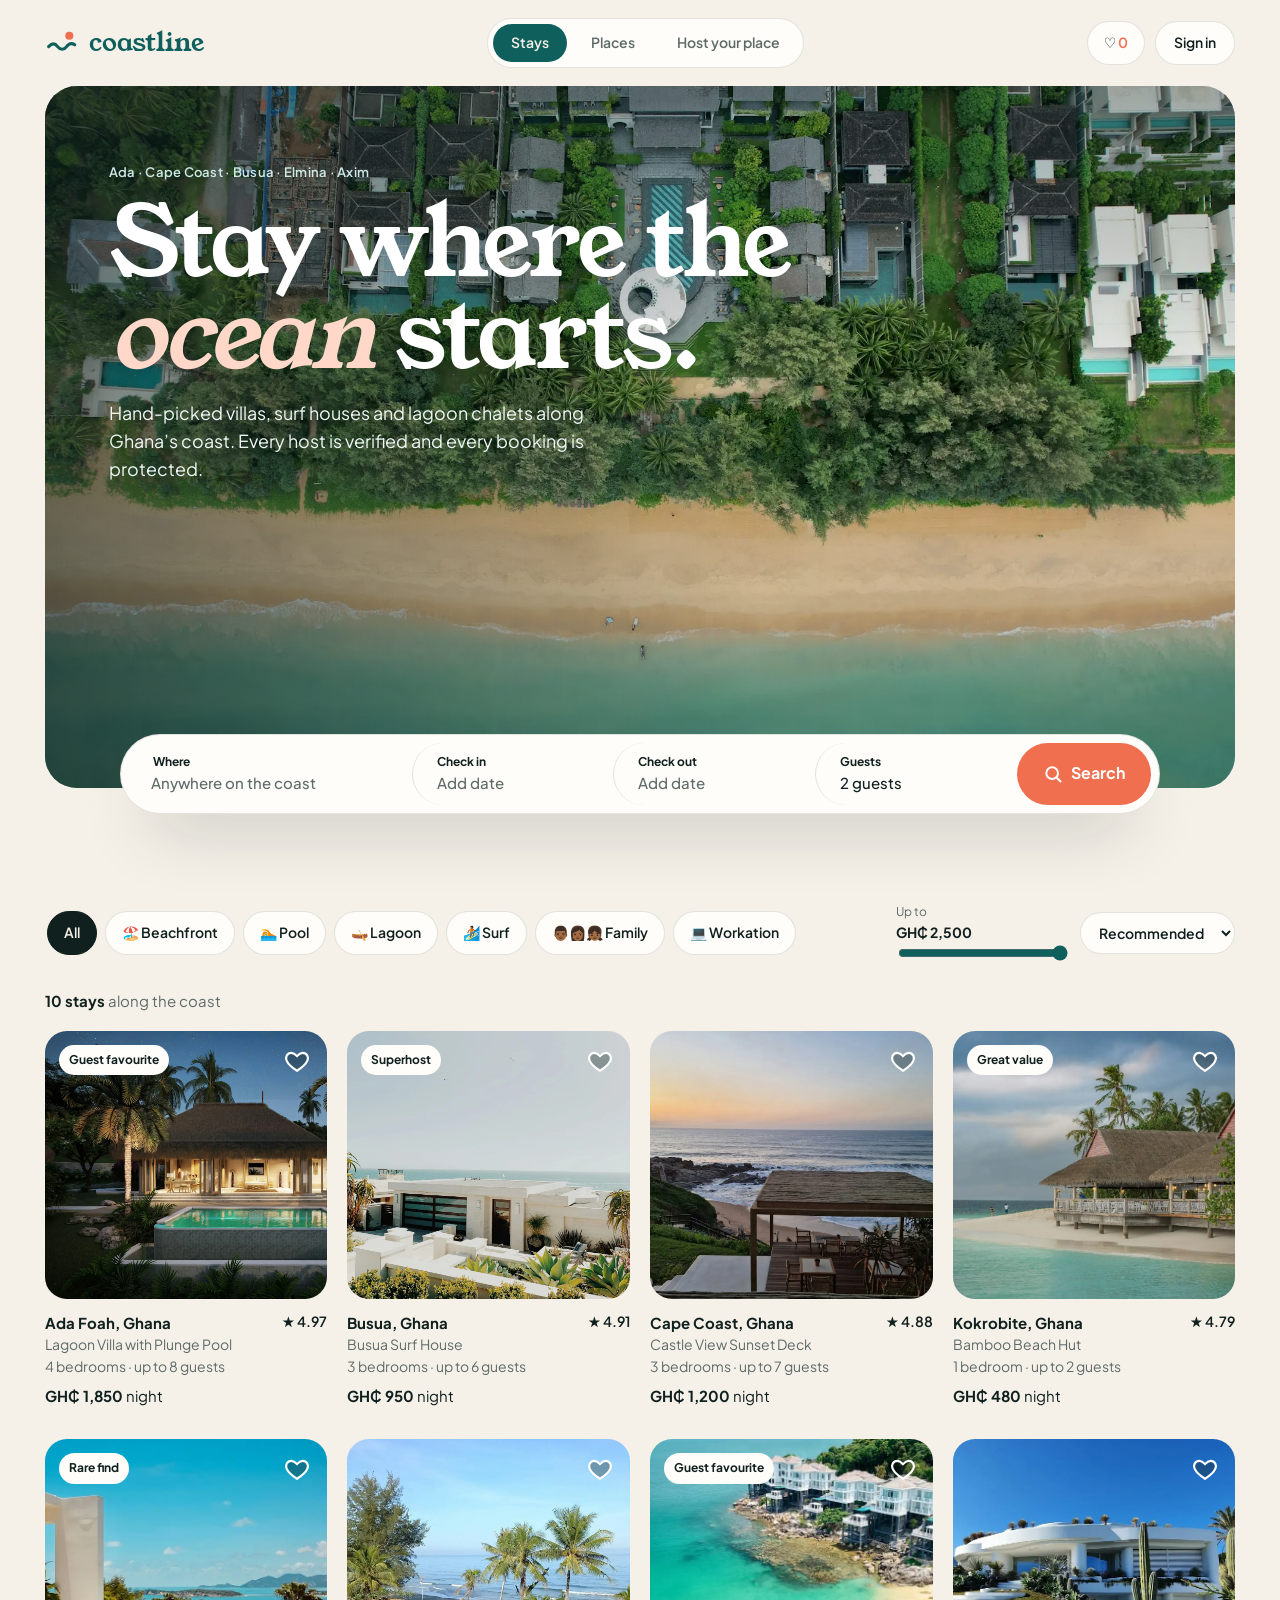
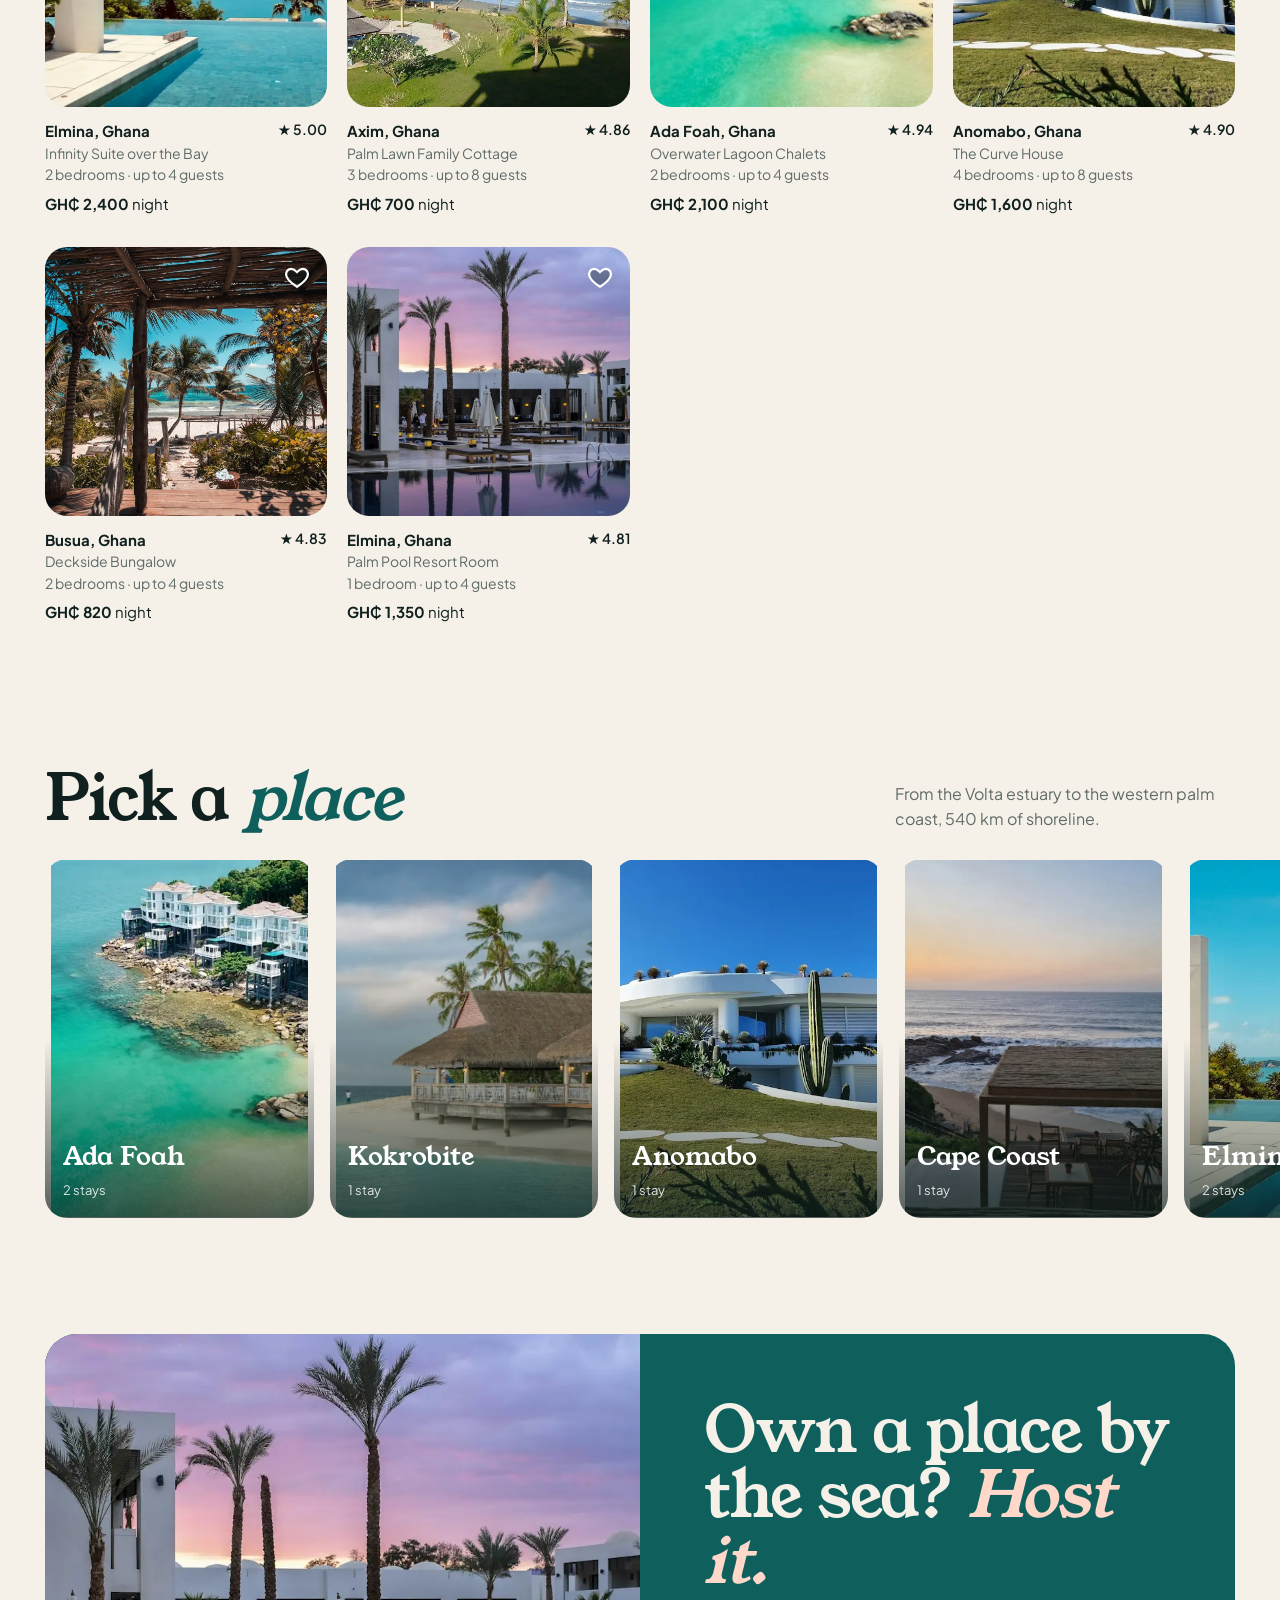
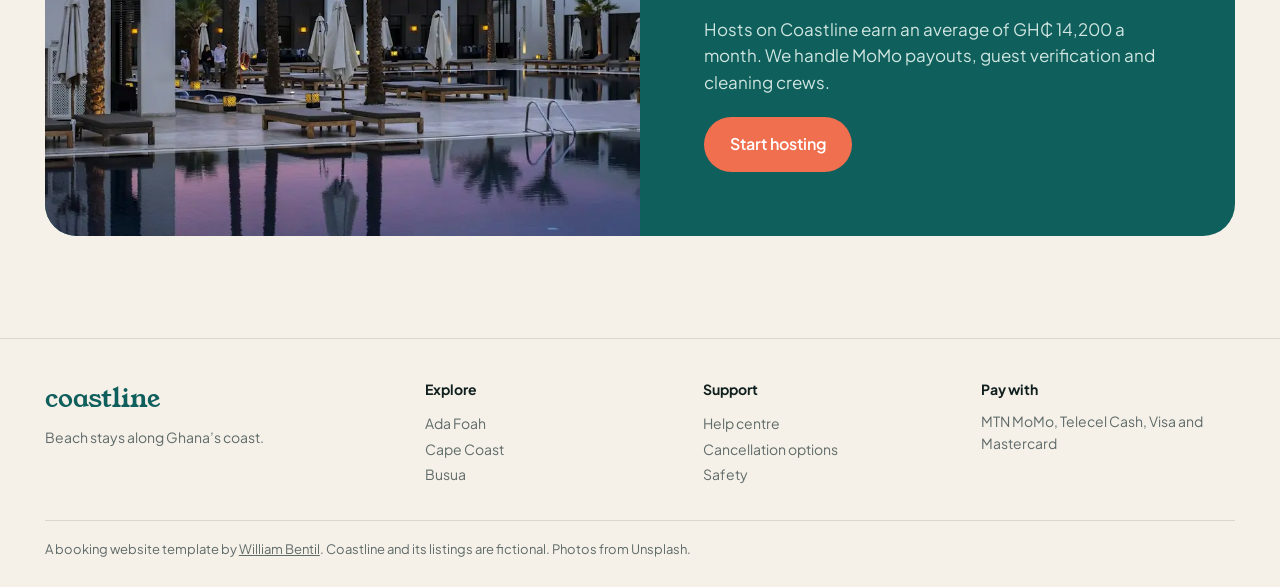
==== coastline/index.html @ f8372118 "Add four responsive website templates SIKA (fashion store), Pepper & Palm (restaurant), Coastline (s" ====
<!doctype html>
<html lang="en">
<head>
<meta charset="utf-8">
<meta name="viewport" content="width=device-width, initial-scale=1">
<title>Coastline — Beach stays along Ghana's coast</title>
<meta name="description" content="Coastline: book villas, surf houses and lagoon chalets from Ada to Axim. Booking website template by William Bentil.">
<meta name="theme-color" content="#f5f0e8">
<link rel="icon" href="data:image/svg+xml,%3Csvg xmlns='http://www.w3.org/2000/svg' viewBox='0 0 64 64'%3E%3Crect width='64' height='64' rx='18' fill='%230f5f5c'/%3E%3Cpath d='M10 38c6-6 11-6 16 0s11 6 16 0 9-6 12-3' stroke='%23f5f0e8' stroke-width='5' fill='none' stroke-linecap='round'/%3E%3Ccircle cx='42' cy='22' r='6' fill='%23f06f4f'/%3E%3C/svg%3E">
<link rel="preconnect" href="https://fonts.googleapis.com">
<link rel="preconnect" href="https://fonts.gstatic.com" crossorigin>
<link href="https://fonts.googleapis.com/css2?family=Young+Serif&family=Plus+Jakarta+Sans:wght@400;500;600;700&display=swap" rel="stylesheet">
<link rel="stylesheet" href="style.css">
</head>
<body>

<header class="top">
  <a href="#" class="logo" aria-label="Coastline home">
    <svg viewBox="0 0 40 40" aria-hidden="true"><path d="M4 24c4-4 7-4 10 0s7 4 10 0 6-4 9-2" stroke="currentColor" stroke-width="3.4" fill="none" stroke-linecap="round"/><circle cx="27" cy="12" r="4.5" fill="#f06f4f"/></svg>
    coastline
  </a>
  <nav class="top__nav" aria-label="Primary">
    <a href="#stays" class="is-on">Stays</a><a href="#places">Places</a><a href="#host">Host your place</a>
  </nav>
  <div class="top__right">
    <button class="wish-btn" id="wishBtn" aria-label="Saved stays">♡ <span id="wishCount">0</span></button>
    <a href="#" class="btn btn--line btn--sm">Sign in</a>
  </div>
</header>

<main>
  <section class="hero">
    <div class="hero__img">
      <img src="img/hero.webp" alt="Aerial view of beach villas beside turquoise water" width="2000" height="1333" fetchpriority="high">
    </div>
    <div class="hero__copy">
      <p class="eyebrow">Ada · Cape Coast · Busua · Elmina · Axim</p>
      <h1>Stay where the <em>ocean</em> starts.</h1>
      <p>Hand-picked villas, surf houses and lagoon chalets along Ghana’s coast. Every host is verified and every booking is protected.</p>
    </div>

    <form class="search" id="search" autocomplete="off">
      <label class="search__cell">
        <span>Where</span>
        <select id="where">
          <option value="">Anywhere on the coast</option>
          <option>Ada Foah</option><option>Kokrobite</option><option>Anomabo</option><option>Cape Coast</option><option>Elmina</option><option>Busua</option><option>Axim</option>
        </select>
      </label>
      <button type="button" class="search__cell" data-pop="cal" id="inBtn"><span>Check in</span><b id="inTxt">Add date</b></button>
      <button type="button" class="search__cell" data-pop="cal" id="outBtn"><span>Check out</span><b id="outTxt">Add date</b></button>
      <button type="button" class="search__cell" data-pop="guests"><span>Guests</span><b id="guestTxt">2 guests</b></button>
      <button class="search__go" type="submit" aria-label="Search stays"><svg viewBox="0 0 24 24" aria-hidden="true"><circle cx="11" cy="11" r="7" stroke="currentColor" stroke-width="2.4" fill="none"/><path d="M16.5 16.5 21 21" stroke="currentColor" stroke-width="2.4" stroke-linecap="round"/></svg><span>Search</span></button>

      <div class="pop pop--cal" id="popCal" hidden>
        <div class="cal__head">
          <button type="button" class="cal__nav" data-cal="-1" aria-label="Previous month">‹</button>
          <p class="cal__hint" id="calHint">Select your check-in date</p>
          <button type="button" class="cal__nav" data-cal="1" aria-label="Next month">›</button>
        </div>
        <div class="cal__months" id="calMonths"></div>
        <div class="cal__foot"><button type="button" class="link" id="calClear">Clear dates</button><button type="button" class="btn btn--dark btn--sm" id="calDone">Done</button></div>
      </div>
      <div class="pop pop--guests" id="popGuests" hidden>
        <div class="gst"><div><b>Adults</b><small>Ages 13+</small></div><div class="step"><button type="button" data-g="adults" data-d="-1" aria-label="Fewer adults">−</button><output id="adults">2</output><button type="button" data-g="adults" data-d="1" aria-label="More adults">+</button></div></div>
        <div class="gst"><div><b>Children</b><small>Ages 2–12</small></div><div class="step"><button type="button" data-g="kids" data-d="-1" aria-label="Fewer children">−</button><output id="kids">0</output><button type="button" data-g="kids" data-d="1" aria-label="More children">+</button></div></div>
        <div class="gst"><div><b>Pets</b><small>Some stays allow pets</small></div><div class="step"><button type="button" data-g="pets" data-d="-1" aria-label="Fewer pets">−</button><output id="pets">0</output><button type="button" data-g="pets" data-d="1" aria-label="More pets">+</button></div></div>
      </div>
    </form>
  </section>

  <section class="stays" id="stays">
    <div class="filters">
      <div class="chips" id="chips">
        <button class="chip is-on" data-tag="">All</button>
        <button class="chip" data-tag="beachfront">🏖️ Beachfront</button>
        <button class="chip" data-tag="pool">🏊 Pool</button>
        <button class="chip" data-tag="lagoon">🛶 Lagoon</button>
        <button class="chip" data-tag="surf">🏄🏾 Surf</button>
        <button class="chip" data-tag="family">👨🏾‍👩🏾‍👧🏾 Family</button>
        <button class="chip" data-tag="workation">💻 Workation</button>
      </div>
      <div class="filters__right">
        <label class="price">Up to <b id="priceVal">GH₵ 2,500</b>
          <input type="range" id="price" min="400" max="2500" step="50" value="2500" aria-label="Maximum price per night">
        </label>
        <select id="sortBy" aria-label="Sort stays">
          <option value="rec">Recommended</option><option value="low">Lowest price</option><option value="high">Highest price</option><option value="rating">Top rated</option>
        </select>
      </div>
    </div>
    <p class="stays__count" id="count" aria-live="polite"></p>
    <div class="grid" id="grid"></div>
  </section>

  <section class="places" id="places">
    <div class="places__head">
      <h2 class="h2">Pick a <em>place</em></h2>
      <p>From the Volta estuary to the western palm coast, 540 km of shoreline.</p>
    </div>
    <div class="places__row" id="placesRow"></div>
  </section>

  <section class="host" id="host">
    <img src="img/sunsetpool.webp" alt="Resort pool lined with palm trees at sunset" loading="lazy" width="1100" height="733">
    <div class="host__copy">
      <h2 class="h2">Own a place by the sea? <em>Host it.</em></h2>
      <p>Hosts on Coastline earn an average of GH₵ 14,200 a month. We handle MoMo payouts, guest verification and cleaning crews.</p>
      <a href="#" class="btn btn--coral">Start hosting</a>
    </div>
  </section>
</main>

<footer class="foot">
  <div class="foot__cols">
    <div><a href="#" class="logo">coastline</a><p>Beach stays along Ghana’s coast.</p></div>
    <div><h3>Explore</h3><a href="#">Ada Foah</a><a href="#">Cape Coast</a><a href="#">Busua</a></div>
    <div><h3>Support</h3><a href="#">Help centre</a><a href="#">Cancellation options</a><a href="#">Safety</a></div>
    <div><h3>Pay with</h3><p>MTN MoMo, Telecel Cash, Visa and Mastercard</p></div>
  </div>
  <p class="foot__note">A booking website template by <a href="https://github.com/Creation20">William Bentil</a>. Coastline and its listings are fictional. Photos from Unsplash.</p>
</footer>

<!-- Stay detail -->
<dialog class="detail" id="detail" aria-labelledby="dTitle">
  <button class="detail__close" data-close aria-label="Close">✕</button>
  <div class="detail__gallery" id="dGallery"></div>
  <div class="detail__body">
    <div class="detail__info">
      <p class="eyebrow" id="dPlace"></p>
      <h2 id="dTitle"></h2>
      <p class="detail__meta" id="dMeta"></p>
      <div class="host-row" id="dHost"></div>
      <p id="dDesc"></p>
      <h3>What this place offers</h3>
      <ul class="amen" id="dAmen"></ul>
    </div>
    <aside class="panel" id="panel">
      <p class="panel__price"><b id="pPrice"></b> / night</p>
      <div class="panel__dates">
        <button type="button" data-pop2="cal"><span>Check in</span><b id="pIn">Add date</b></button>
        <button type="button" data-pop2="cal"><span>Check out</span><b id="pOut">Add date</b></button>
        <div class="panel__guests"><span>Guests</span><b id="pGuests"></b></div>
      </div>
      <div class="panel__calc" id="pCalc"></div>
      <button class="btn btn--coral btn--block" id="reserve">Reserve</button>
      <p class="panel__small">You won’t be charged yet</p>
    </aside>
    <div class="done" id="done" hidden>
      <div class="done__tick">✓</div>
      <h3>Request sent!</h3>
      <p id="doneTxt"></p>
      <button class="btn btn--dark btn--sm" data-close>Back to stays</button>
    </div>
  </div>
</dialog>

<div class="toast" id="toast" role="status"></div>
<script src="main.js"></script>
</body>
</html>
---- coastline/style.css ----
:root {
  --sand: #f5f0e8;
  --paper: #fffdf9;
  --shell: #ebe3d5;
  --ink: #10201f;
  --mute: #5f6b69;
  --line: rgba(16, 32, 31, .12);
  --sea: #0f5f5c;
  --sea-2: #d7ebe6;
  --coral: #f06f4f;
  --serif: "Young Serif", Georgia, serif;
  --sans: "Plus Jakarta Sans", system-ui, sans-serif;
  --gut: clamp(16px, 3.5vw, 48px);
  --ease: cubic-bezier(.22, 1, .36, 1);
  --r: 22px;
}
*, *::before, *::after { box-sizing: border-box; }
html { scroll-behavior: smooth; }
body { margin: 0; background: var(--sand); color: var(--ink); font-family: var(--sans); font-size: 16px; line-height: 1.55; -webkit-font-smoothing: antialiased; overflow-x: hidden; }
img { display: block; max-width: 100%; height: auto; }
a { color: inherit; text-decoration: none; }
button, input, select { font: inherit; color: inherit; }
button { cursor: pointer; background: none; border: 0; }
em { font-style: italic; color: var(--sea); }
[hidden] { display: none !important; }
:focus-visible { outline: 2.5px solid var(--coral); outline-offset: 2px; }

.eyebrow { font-size: 13px; font-weight: 600; color: var(--sea); margin: 0 0 14px; letter-spacing: .02em; }
.h2 { font-family: var(--serif); font-weight: 400; font-size: clamp(36px, 5vw, 68px); line-height: 1.02; letter-spacing: -.02em; margin: 0; }
.btn { display: inline-flex; align-items: center; justify-content: center; gap: 8px; padding: 15px 26px; border-radius: 99px; font-weight: 600; transition: background .3s, color .3s, transform .3s var(--ease); }
.btn:hover { transform: translateY(-2px); }
.btn--sm { padding: 10px 18px; font-size: 14px; }
.btn--line { border: 1px solid var(--line); background: var(--paper); }
.btn--dark { background: var(--ink); color: var(--sand); }
.btn--coral { background: var(--coral); color: #fff; }
.btn--coral:hover { background: var(--sea); }
.btn--block { width: 100%; }
.link { text-decoration: underline; font-weight: 600; font-size: 14px; }

/* Top */
.top { display: flex; align-items: center; justify-content: space-between; gap: 20px; padding: 18px var(--gut); }
.logo { display: inline-flex; align-items: center; gap: 8px; font-family: var(--serif); font-size: 26px; color: var(--sea); }
.logo svg { width: 36px; height: 36px; }
.top__nav { display: flex; gap: 6px; background: var(--paper); padding: 5px; border-radius: 99px; border: 1px solid var(--line); }
.top__nav a { padding: 8px 18px; border-radius: 99px; font-size: 14px; font-weight: 600; color: var(--mute); transition: background .3s, color .3s; }
.top__nav a.is-on, .top__nav a:hover { background: var(--sea); color: var(--sand); }
.top__right { display: flex; align-items: center; gap: 10px; }
.wish-btn { padding: 10px 16px; border-radius: 99px; background: var(--paper); border: 1px solid var(--line); font-weight: 600; font-size: 14px; }
.wish-btn span { color: var(--coral); }

/* Hero */
.hero { position: relative; margin: 0 var(--gut); }
.hero__img { position: relative; border-radius: 32px; overflow: hidden; height: clamp(520px, 78vh, 760px); }
.hero__img img { width: 100%; height: 100%; object-fit: cover; animation: drift 24s ease-in-out infinite alternate; }
@keyframes drift { to { transform: scale(1.08) translateX(-2%); } }
.hero__img::after { content: ""; position: absolute; inset: 0; background: linear-gradient(90deg, rgba(16, 32, 31, .55), transparent 60%), linear-gradient(180deg, rgba(16, 32, 31, .35), transparent 45%, rgba(16, 32, 31, .35)); }
.hero__copy { position: absolute; top: clamp(32px, 6vw, 80px); left: clamp(24px, 5vw, 72px); right: 24px; color: #fff; max-width: 760px; }
.hero__copy .eyebrow { color: #cdeae4; }
.hero__copy h1 { font-family: var(--serif); font-weight: 400; font-size: clamp(48px, 7.6vw, 116px); line-height: .95; letter-spacing: -.03em; margin: 0 0 18px; }
.hero__copy h1 em { color: #ffd8c9; }
.hero__copy > p:last-child { font-size: clamp(16px, 1.4vw, 19px); max-width: 520px; margin: 0; color: #eef7f5; }

/* Search */
.search { position: relative; z-index: 20; display: grid; grid-template-columns: 1.4fr 1fr 1fr 1fr auto; align-items: stretch; max-width: 1040px; margin: -54px auto 0; background: var(--paper); border-radius: 99px; padding: 8px; box-shadow: 0 30px 70px -30px rgba(16, 32, 31, .45); border: 1px solid var(--line); }
.search__cell { display: flex; flex-direction: column; justify-content: center; text-align: left; padding: 10px 24px; border-radius: 99px; transition: background .25s; min-width: 0; }
.search__cell + .search__cell { border-left: 1px solid var(--line); }
.search__cell:hover, .search__cell.is-active { background: var(--sand); }
.search__cell span { font-size: 12px; font-weight: 700; }
.search__cell b, .search__cell select { font-weight: 500; font-size: 15px; color: var(--mute); white-space: nowrap; overflow: hidden; text-overflow: ellipsis; }
.search__cell select { border: 0; background: transparent; padding: 0; margin-left: -2px; cursor: pointer; appearance: none; }
.search__cell.has-val b { color: var(--ink); }
.search__go { display: inline-flex; align-items: center; gap: 8px; padding: 0 26px; border-radius: 99px; background: var(--coral); color: #fff; font-weight: 700; transition: background .3s; }
.search__go:hover { background: var(--sea); }
.search__go svg { width: 20px; height: 20px; }

.pop { position: absolute; top: calc(100% + 12px); background: var(--paper); border-radius: 28px; padding: 24px; box-shadow: 0 30px 80px -20px rgba(16, 32, 31, .35); border: 1px solid var(--line); animation: pop .35s var(--ease); z-index: 30; }
@keyframes pop { from { opacity: 0; transform: translateY(-8px); } }
.pop--cal { left: 50%; transform: translateX(-50%); width: min(720px, calc(100vw - 32px)); }
.pop--cal { animation: popc .35s var(--ease); }
@keyframes popc { from { opacity: 0; transform: translate(-50%, -8px); } }
.pop--guests { right: 0; width: min(360px, calc(100vw - 32px)); }
.cal__head { display: flex; align-items: center; justify-content: space-between; margin-bottom: 10px; }
.cal__hint { margin: 0; font-weight: 600; font-size: 14px; color: var(--sea); }
.cal__nav { width: 38px; height: 38px; border-radius: 50%; border: 1px solid var(--line); font-size: 20px; line-height: 1; }
.cal__nav:hover { background: var(--sand); }
.cal__nav:disabled { opacity: .3; cursor: default; }
.cal__months { display: grid; grid-template-columns: 1fr 1fr; gap: 32px; }
.cal__m h4 { text-align: center; margin: 0 0 12px; font-size: 15px; }
.cal__g { display: grid; grid-template-columns: repeat(7, 1fr); row-gap: 2px; }
.cal__g .dow { font-size: 11px; font-weight: 700; color: var(--mute); text-align: center; padding: 4px 0 8px; }
.day { aspect-ratio: 1; display: grid; place-items: center; font-size: 14px; font-weight: 600; border-radius: 50%; position: relative; z-index: 0; }
.day:hover:not(:disabled) { box-shadow: inset 0 0 0 1.5px var(--ink); }
.day:disabled { color: #b8bebc; text-decoration: line-through; cursor: default; }
.day.in-range { background: var(--sea-2); border-radius: 0; }
.day.is-start, .day.is-end { background: var(--sea); color: #fff; }
.day.is-start.has-end { border-radius: 50% 0 0 50%; box-shadow: none; }
.day.is-end { border-radius: 0 50% 50% 0; }
.day.is-start.is-end { border-radius: 50%; }
.day.is-today::after { content: ""; position: absolute; bottom: 5px; width: 4px; height: 4px; border-radius: 50%; background: var(--coral); }
.cal__foot { display: flex; justify-content: space-between; align-items: center; margin-top: 14px; padding-top: 14px; border-top: 1px solid var(--line); }
.gst { display: flex; justify-content: space-between; align-items: center; padding: 14px 0; border-bottom: 1px solid var(--line); }
.gst:last-child { border-bottom: 0; }
.gst small { display: block; color: var(--mute); font-size: 13px; }
.step { display: flex; align-items: center; gap: 12px; }
.step button { width: 34px; height: 34px; border-radius: 50%; border: 1px solid var(--line); font-size: 18px; transition: border-color .25s; }
.step button:hover { border-color: var(--ink); }
.step button:disabled { opacity: .3; cursor: not-allowed; }
.step output { min-width: 18px; text-align: center; font-weight: 700; }

/* Stays */
.stays { padding: clamp(56px, 7vw, 96px) var(--gut) 40px; }
.filters { display: flex; justify-content: space-between; gap: 20px; align-items: center; flex-wrap: wrap; }
.chips { display: flex; gap: 8px; overflow-x: auto; scrollbar-width: none; padding: 2px; }
.chips::-webkit-scrollbar { display: none; }
.chip { flex: none; padding: 10px 16px; border-radius: 99px; background: var(--paper); border: 1px solid var(--line); font-weight: 600; font-size: 14px; transition: all .25s; }
.chip:hover { border-color: var(--ink); }
.chip.is-on { background: var(--ink); color: var(--sand); border-color: var(--ink); }
.filters__right { display: flex; gap: 14px; align-items: center; }
.price { display: flex; flex-direction: column; font-size: 12px; color: var(--mute); min-width: 170px; }
.price b { color: var(--ink); font-size: 14px; }
.price input { accent-color: var(--sea); width: 100%; }
#sortBy { padding: 10px 14px; border-radius: 99px; border: 1px solid var(--line); background: var(--paper); font-weight: 600; font-size: 14px; }
.stays__count { color: var(--mute); margin: 26px 0 18px; font-size: 15px; }
.stays__count b { color: var(--ink); }
.grid { display: grid; grid-template-columns: repeat(4, 1fr); gap: 32px 20px; }
.card { cursor: pointer; animation: rise .6s var(--ease) both; }
@keyframes rise { from { opacity: 0; transform: translateY(20px); } }
.card__img { position: relative; border-radius: var(--r); overflow: hidden; aspect-ratio: 20 / 19; background: var(--shell); }
.card__img img { position: absolute; inset: 0; width: 100%; height: 100%; object-fit: cover; transition: opacity .6s, transform 1s var(--ease); }
.card__img img + img { opacity: 0; }
.card:hover .card__img img:first-child { transform: scale(1.05); }
.card:hover .card__img img + img { opacity: 1; }
.card__badge { position: absolute; top: 14px; left: 14px; z-index: 1; background: var(--paper); font-size: 12px; font-weight: 700; padding: 6px 10px; border-radius: 99px; }
.heart { position: absolute; top: 10px; right: 10px; z-index: 1; width: 40px; height: 40px; display: grid; place-items: center; border-radius: 50%; }
.heart svg { width: 26px; height: 26px; fill: rgba(16, 32, 31, .35); stroke: #fff; stroke-width: 2; transition: transform .3s var(--ease), fill .3s; }
.heart:hover svg { transform: scale(1.12); }
.heart.is-on svg { fill: var(--coral); animation: beat .4s var(--ease); }
@keyframes beat { 50% { transform: scale(1.3); } }
.card__row { display: flex; justify-content: space-between; gap: 10px; margin-top: 12px; }
.card__title { font-weight: 700; margin: 0; font-size: 15px; }
.card__sub { margin: 0; color: var(--mute); font-size: 14px; }
.card__rating { font-size: 14px; font-weight: 600; white-space: nowrap; }
.card__price { margin: 6px 0 0; font-size: 15px; }
.card__price b { font-weight: 700; }
.card__price s { color: var(--mute); margin-right: 4px; }
.empty { grid-column: 1 / -1; text-align: center; padding: 60px 0; background: var(--paper); border-radius: var(--r); }
.empty b { font-family: var(--serif); font-size: 26px; font-weight: 400; display: block; margin-bottom: 6px; }

/* Places */
.places { padding: clamp(56px, 8vw, 110px) 0; }
.places__head { display: flex; justify-content: space-between; align-items: flex-end; gap: 20px; flex-wrap: wrap; padding: 0 var(--gut); margin-bottom: 28px; }
.places__head p { margin: 0; color: var(--mute); max-width: 340px; }
.places__row { display: flex; gap: 16px; overflow-x: auto; padding: 0 var(--gut) 14px; scroll-snap-type: x mandatory; scroll-padding-inline: var(--gut); scrollbar-width: none; }
.place { flex: 0 0 clamp(200px, 21vw, 280px); scroll-snap-align: start; position: relative; border-radius: var(--r); overflow: hidden; aspect-ratio: 3 / 4; text-align: left; }
.place img { width: 100%; height: 100%; object-fit: cover; transition: transform 1s var(--ease); }
.place:hover img { transform: scale(1.06); }
.place::after { content: ""; position: absolute; inset: 0; background: linear-gradient(transparent 50%, rgba(16, 32, 31, .7)); }
.place span { position: absolute; left: 18px; bottom: 16px; z-index: 1; color: #fff; }
.place b { display: block; font-family: var(--serif); font-weight: 400; font-size: 26px; }
.place small { font-size: 13px; opacity: .85; }

/* Host */
.host { display: grid; grid-template-columns: 1fr 1fr; margin: 0 var(--gut) clamp(56px, 8vw, 110px); border-radius: 32px; overflow: hidden; background: var(--sea); color: var(--sand); }
.host img { width: 100%; height: 100%; object-fit: cover; min-height: 320px; }
.host__copy { padding: clamp(32px, 5vw, 72px); display: flex; flex-direction: column; justify-content: center; align-items: flex-start; gap: 22px; }
.host .h2 em { color: #ffd8c9; }
.host p { margin: 0; color: #cfe5e0; font-size: 17px; }

/* Footer */
.foot { padding: 40px var(--gut) 28px; border-top: 1px solid var(--line); }
.foot__cols { display: grid; grid-template-columns: 1.4fr 1fr 1fr 1fr; gap: 24px; }
.foot h3 { font-size: 14px; margin: 0 0 10px; }
.foot p { color: var(--mute); margin: 8px 0 0; font-size: 14px; }
.foot__cols a:not(.logo) { display: block; color: var(--mute); font-size: 14px; padding: 2px 0; }
.foot__note { border-top: 1px solid var(--line); margin-top: 32px !important; padding-top: 18px; font-size: 13px !important; }
.foot__note a { text-decoration: underline; display: inline !important; }

/* Detail */
.detail { width: min(1080px, calc(100vw - 24px)); max-height: calc(100dvh - 24px); padding: 0; border: 0; border-radius: 28px; background: var(--paper); color: var(--ink); overflow-y: auto; }
.detail[open] { animation: up .45s var(--ease); }
@keyframes up { from { opacity: 0; transform: translateY(30px); } }
.detail::backdrop { background: rgba(16, 32, 31, .55); backdrop-filter: blur(4px); }
.detail__close { position: sticky; top: 14px; margin: 14px 14px -54px auto; display: grid; place-items: center; width: 40px; height: 40px; border-radius: 50%; background: var(--paper); z-index: 3; box-shadow: 0 6px 20px rgba(0, 0, 0, .15); }
.detail__gallery { display: grid; grid-template-columns: 2fr 1fr; grid-template-rows: minmax(0, 1fr) minmax(0, 1fr); gap: 6px; height: clamp(260px, 44vh, 440px); overflow: hidden; }
.detail__gallery img { width: 100%; height: 100%; min-height: 0; object-fit: cover; }
.detail__gallery img:first-child { grid-row: span 2; }
.detail__body { display: grid; grid-template-columns: 1.5fr 1fr; gap: clamp(24px, 4vw, 56px); padding: clamp(22px, 3.5vw, 44px); }
.detail__info h2 { font-family: var(--serif); font-weight: 400; font-size: clamp(30px, 3.4vw, 44px); line-height: 1.05; margin: 0 0 8px; }
.detail__meta { color: var(--mute); margin: 0 0 20px; }
.host-row { display: flex; align-items: center; gap: 12px; padding: 16px 0; border-block: 1px solid var(--line); margin-bottom: 18px; }
.host-row i { width: 46px; height: 46px; border-radius: 50%; background: var(--sea); color: var(--sand); display: grid; place-items: center; font-style: normal; font-weight: 700; }
.host-row small { display: block; color: var(--mute); }
.detail__info h3 { font-size: 18px; margin: 26px 0 12px; }
.amen { list-style: none; padding: 0; margin: 0; display: grid; grid-template-columns: 1fr 1fr; gap: 10px; }
.amen li { display: flex; gap: 10px; align-items: center; }
.panel { position: sticky; top: 20px; align-self: start; border: 1px solid var(--line); border-radius: var(--r); padding: 24px; box-shadow: 0 20px 50px -30px rgba(16, 32, 31, .35); }
.panel__price { margin: 0 0 16px; color: var(--mute); }
.panel__price b { font-size: 24px; color: var(--ink); }
.panel__dates { display: grid; grid-template-columns: 1fr 1fr; border: 1px solid var(--line); border-radius: 14px; overflow: hidden; margin-bottom: 16px; }
.panel__dates > * { padding: 10px 14px; text-align: left; display: flex; flex-direction: column; }
.panel__dates > button:hover { background: var(--sand); }
.panel__dates > button + button { border-left: 1px solid var(--line); }
.panel__guests { grid-column: 1 / -1; border-top: 1px solid var(--line); }
.panel__dates span { font-size: 11px; font-weight: 700; text-transform: uppercase; letter-spacing: .04em; }
.panel__dates b { font-weight: 500; font-size: 15px; }
.panel__calc { font-size: 15px; }
.panel__calc div { display: flex; justify-content: space-between; padding: 6px 0; }
.panel__calc u { text-decoration-color: var(--line); }
.panel__calc .tot { border-top: 1px solid var(--line); margin-top: 8px; padding-top: 14px; font-weight: 700; font-size: 17px; }
.panel__calc p { margin: 0 0 14px; color: var(--mute); font-size: 14px; }
.panel__small { text-align: center; color: var(--mute); font-size: 13px; margin: 10px 0 0; }
.done { grid-column: 2; align-self: start; text-align: center; border: 1px solid var(--line); border-radius: var(--r); padding: 32px 24px; animation: up .5s var(--ease); }
.done__tick { width: 64px; height: 64px; border-radius: 50%; background: var(--sea); color: #fff; font-size: 30px; display: grid; place-items: center; margin: 0 auto 16px; animation: beat .6s var(--ease); }
.done h3 { font-family: var(--serif); font-weight: 400; font-size: 30px; margin: 0 0 8px; }
.done p { color: var(--mute); margin: 0 0 20px; }

.toast { position: fixed; left: 50%; bottom: 24px; z-index: 100; transform: translate(-50%, calc(100% + 40px)); visibility: hidden; background: var(--ink); color: var(--sand); padding: 13px 22px; border-radius: 99px; font-weight: 600; font-size: 14px; transition: transform .45s var(--ease), visibility .45s; }
.toast.is-on { transform: translate(-50%, 0); visibility: visible; }

@media (max-width: 1100px) { .grid { grid-template-columns: repeat(3, 1fr); } }
@media (max-width: 860px) {
  .top__nav { display: none; }
  .search { grid-template-columns: 1fr 1fr; border-radius: 26px; margin-top: -40px; gap: 4px; }
  .search__cell { border-radius: 16px; background: var(--sand); }
  .search__cell + .search__cell { border-left: 0; }
  .search__cell:first-child { grid-column: 1 / -1; }
  .search__go { grid-column: 1 / -1; justify-content: center; padding: 14px; }
  .grid { grid-template-columns: repeat(2, 1fr); }
  .host { grid-template-columns: 1fr; }
  .detail__body { grid-template-columns: 1fr; }
  .done { grid-column: 1; }
  .foot__cols { grid-template-columns: 1fr 1fr; }
  .cal__months { grid-template-columns: 1fr; }
  .cal__m + .cal__m { display: none; }
  .filters__right { width: 100%; justify-content: space-between; }
}
@media (max-width: 560px) {
  .grid { grid-template-columns: 1fr; }
  .hero__img { height: 560px; border-radius: 24px; }
  .detail__gallery { grid-template-columns: 1fr; grid-template-rows: minmax(0, 1fr); }
  .detail__gallery img:not(:first-child) { display: none; }
  .amen { grid-template-columns: 1fr; }
  .pop--cal { position: fixed; top: auto; bottom: 0; left: 0; right: 0; transform: none; width: auto; border-radius: 28px 28px 0 0; animation: sheet .4s var(--ease); }
  .pop--guests { position: fixed; top: auto; bottom: 0; left: 0; right: 0; width: auto; border-radius: 28px 28px 0 0; animation: sheet .4s var(--ease); }
  @keyframes sheet { from { transform: translateY(100%); } }
}
@media (prefers-reduced-motion: reduce) { *, *::before, *::after { animation: none !important; transition-duration: .01ms !important; } }
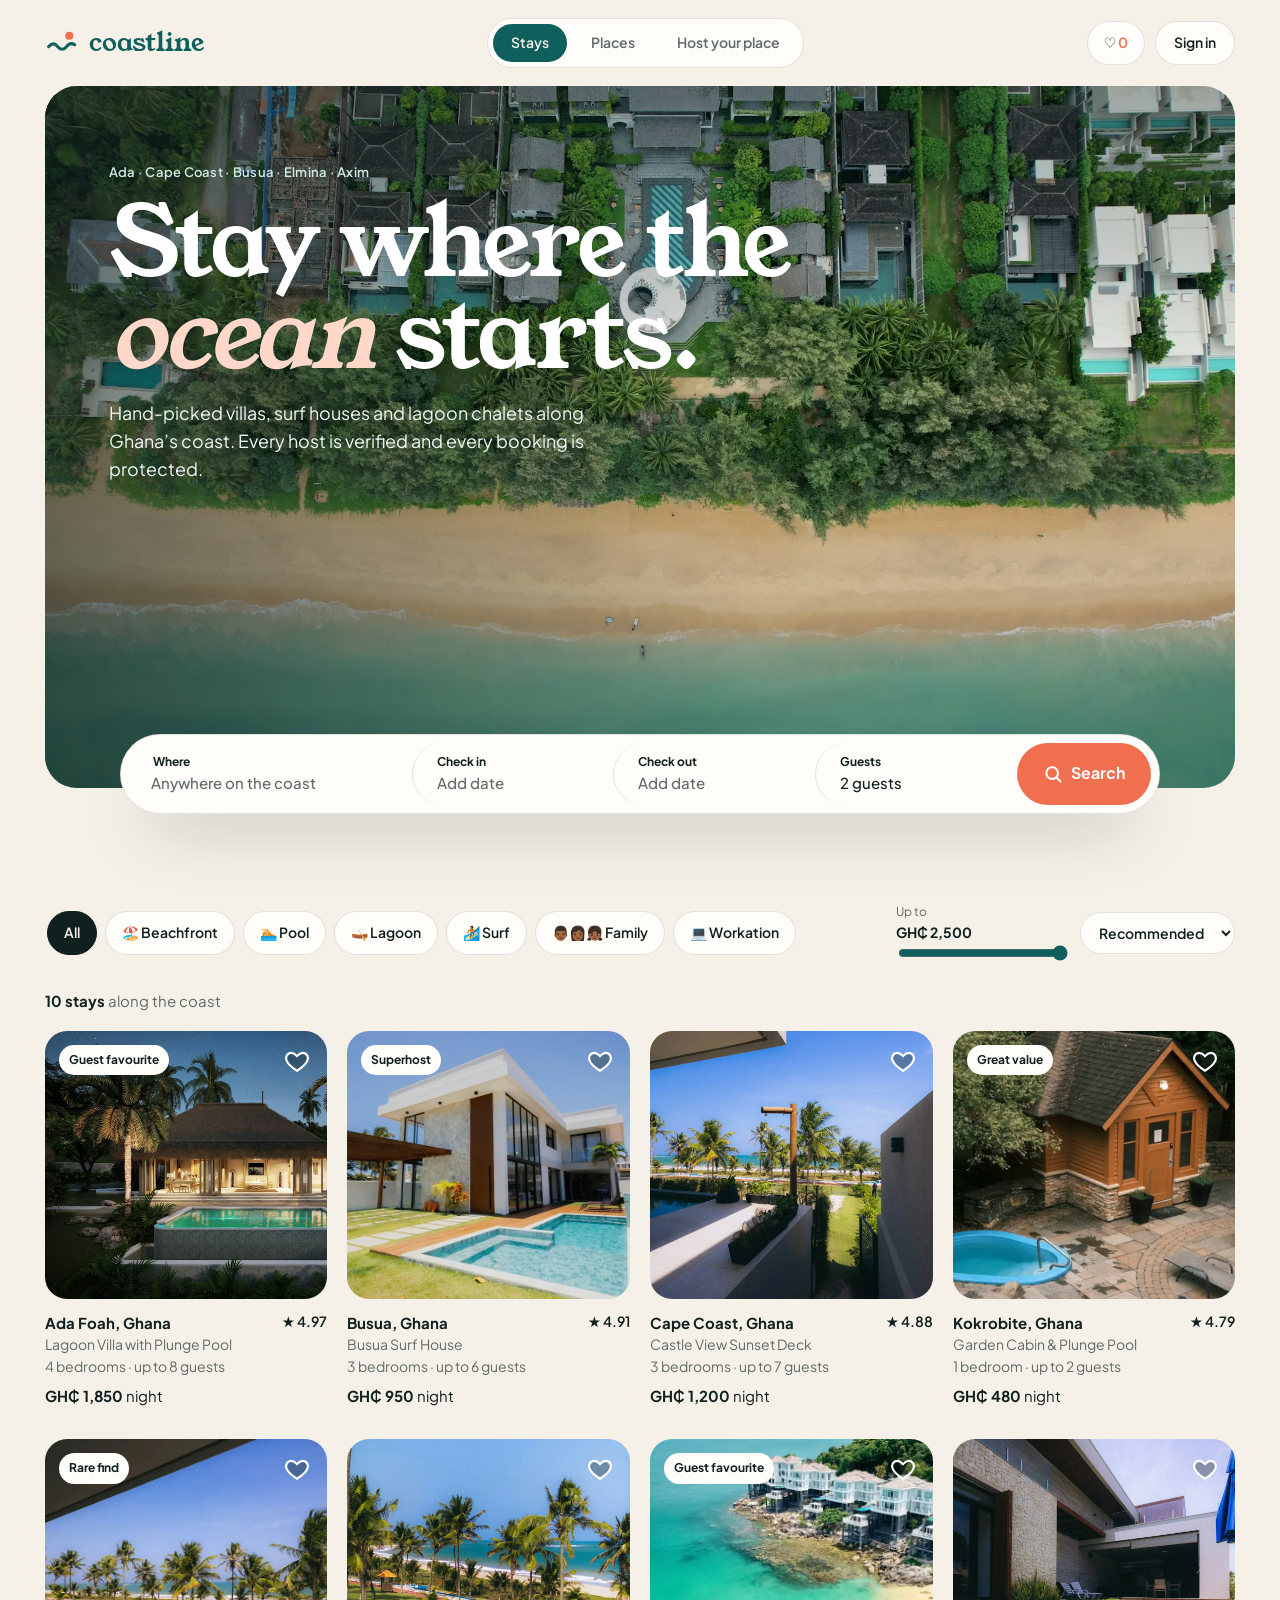
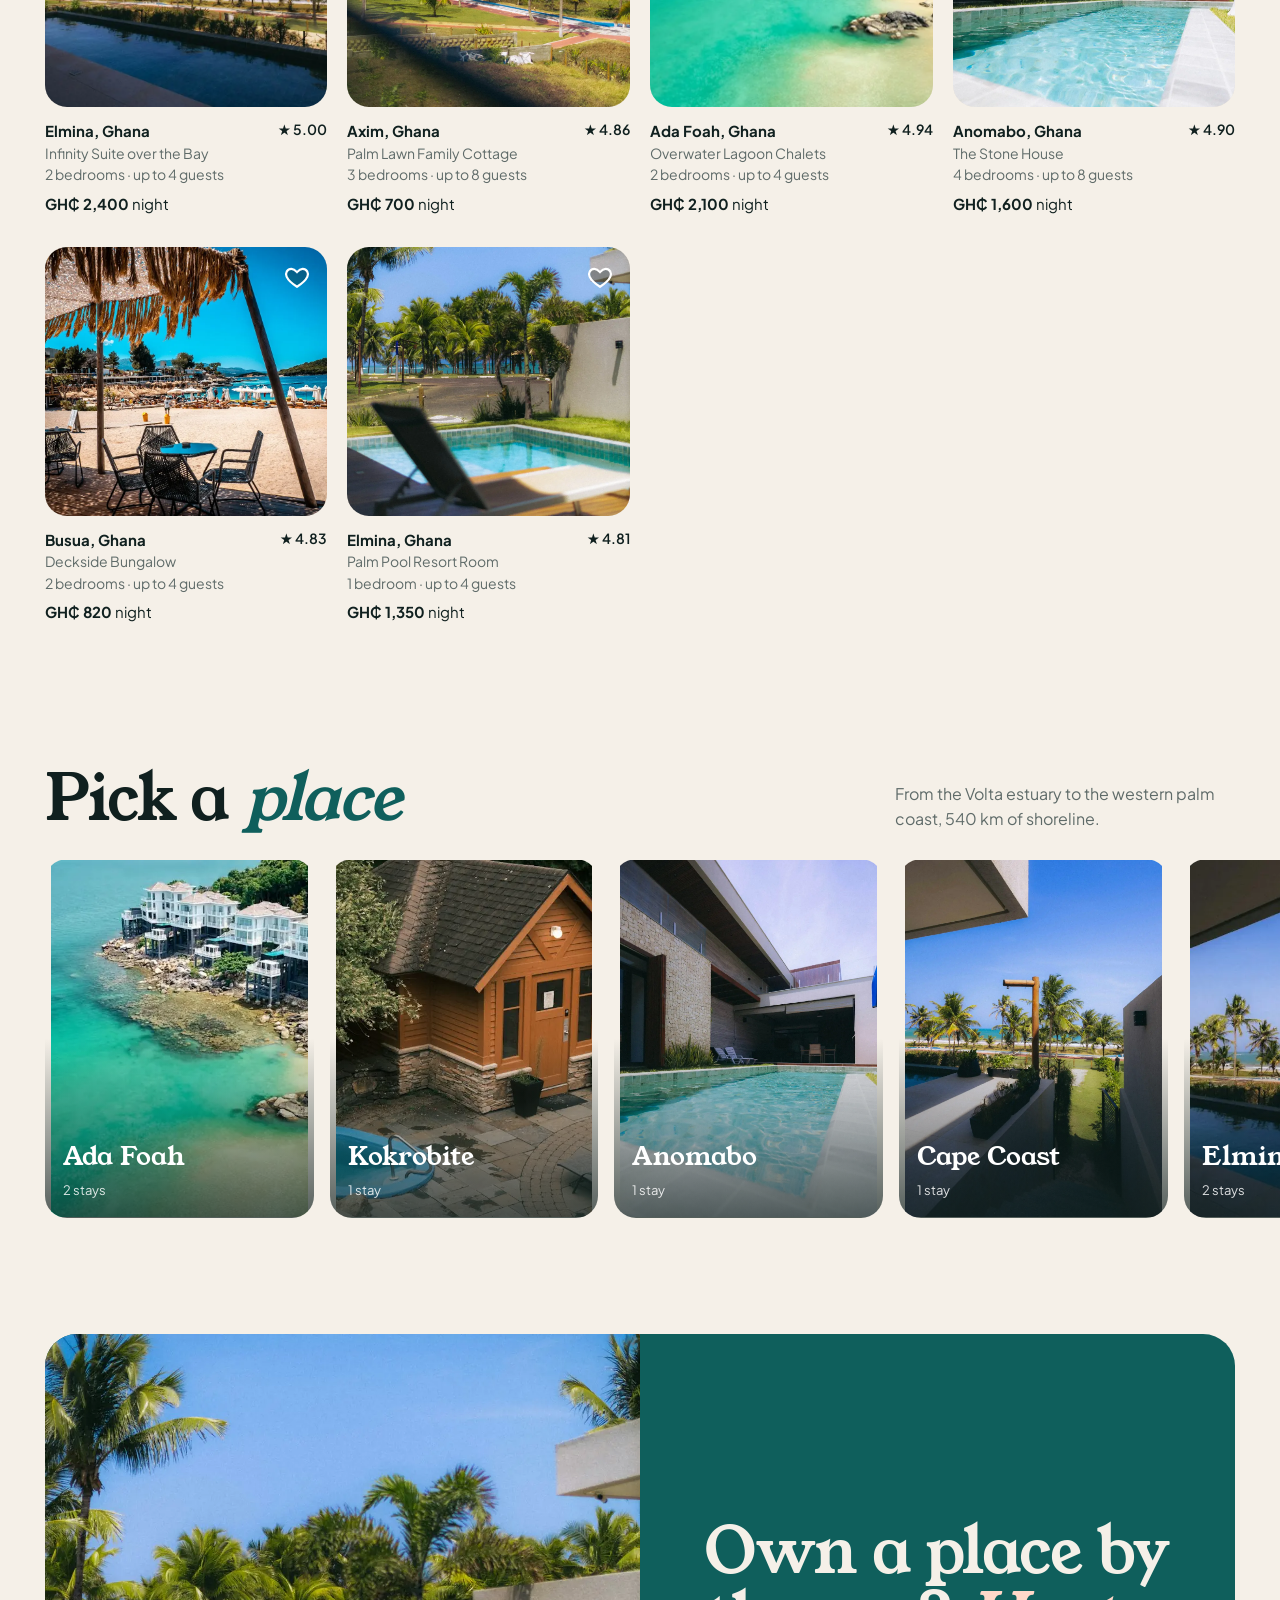
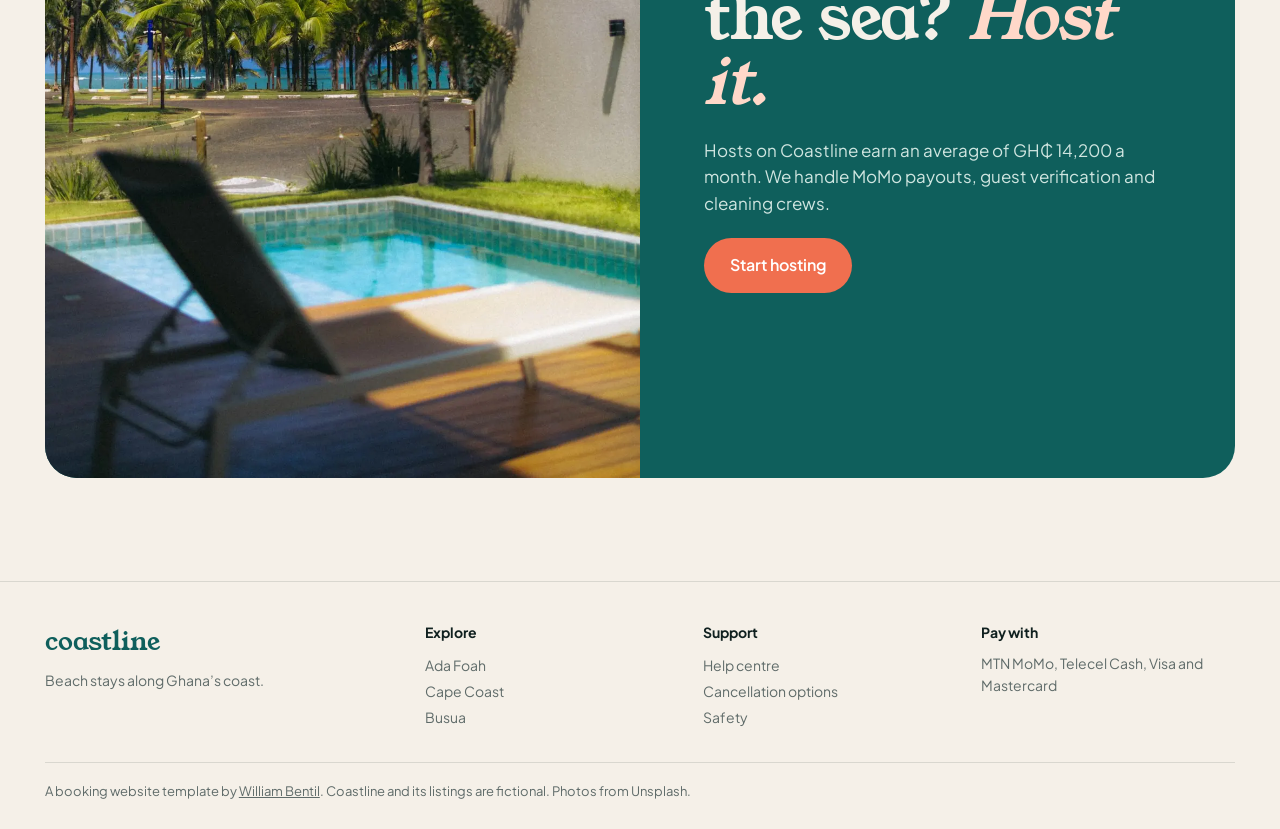
==== commit 3081715d: "Add Haven, Forge, Susu and Ama & Kojo templates; refresh photos Swap older, widely used stock photos" ====
--- a/coastline/index.html
+++ b/coastline/index.html
@@ -102,7 +102,7 @@
   </section>
 
   <section class="host" id="host">
-    <img src="img/sunsetpool.webp" alt="Resort pool lined with palm trees at sunset" loading="lazy" width="1100" height="733">
+    <img src="img/sunsetpool.webp" alt="Pool deck with palm trees and the ocean beyond" loading="lazy" width="1100" height="733">
     <div class="host__copy">
       <h2 class="h2">Own a place by the sea? <em>Host it.</em></h2>
       <p>Hosts on Coastline earn an average of GH₵ 14,200 a month. We handle MoMo payouts, guest verification and cleaning crews.</p>
